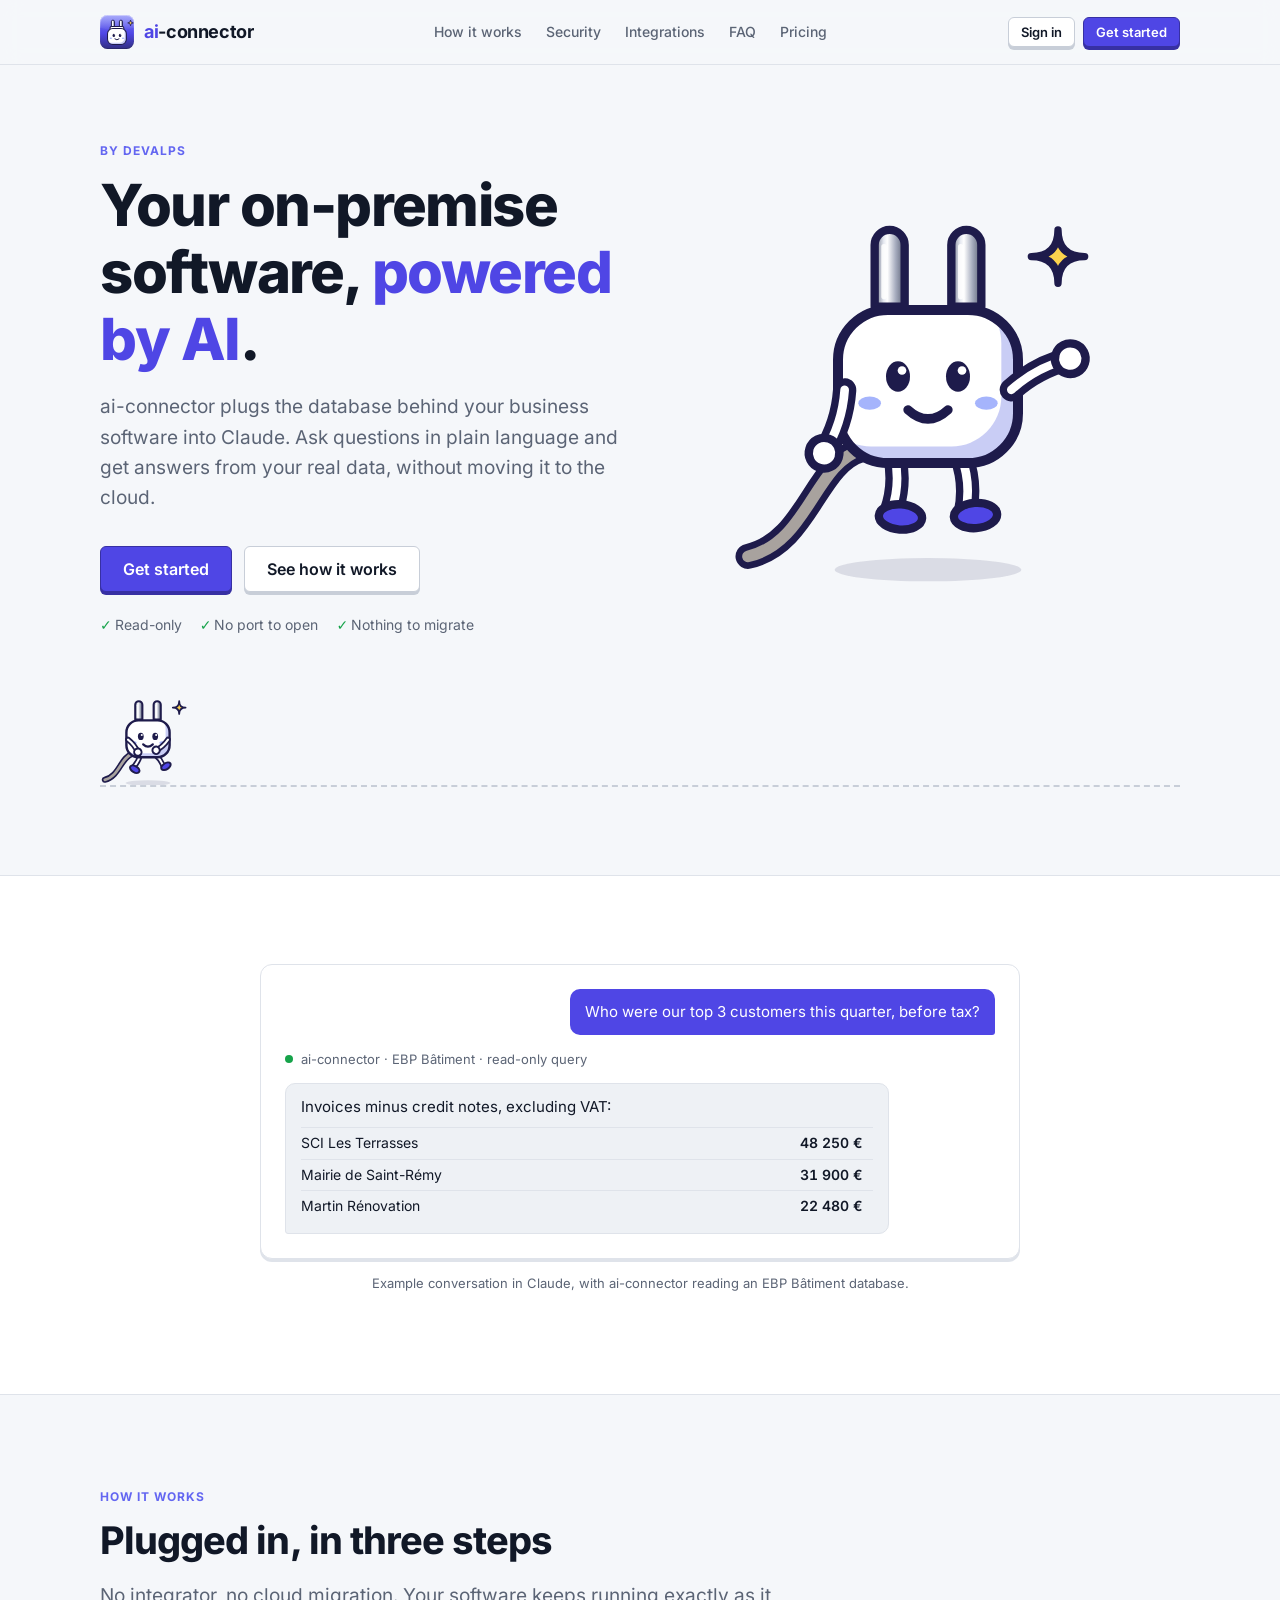
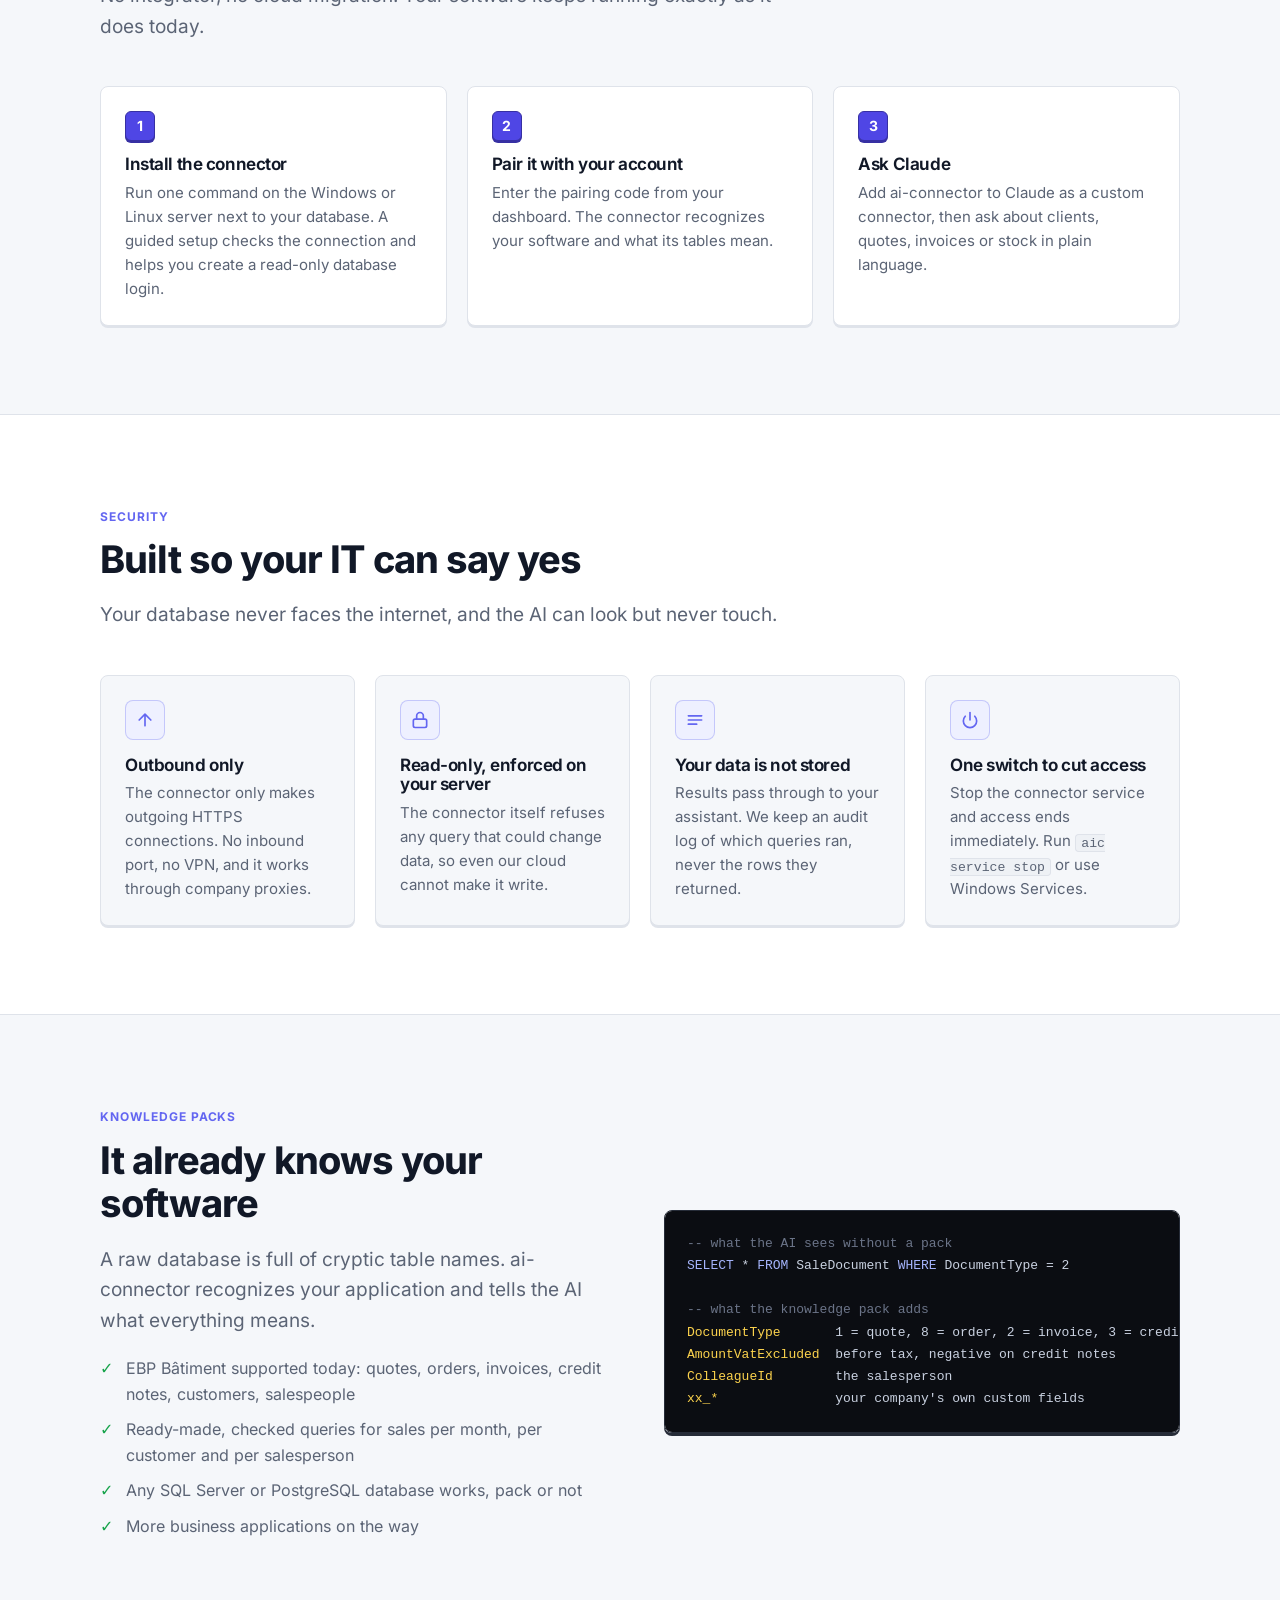
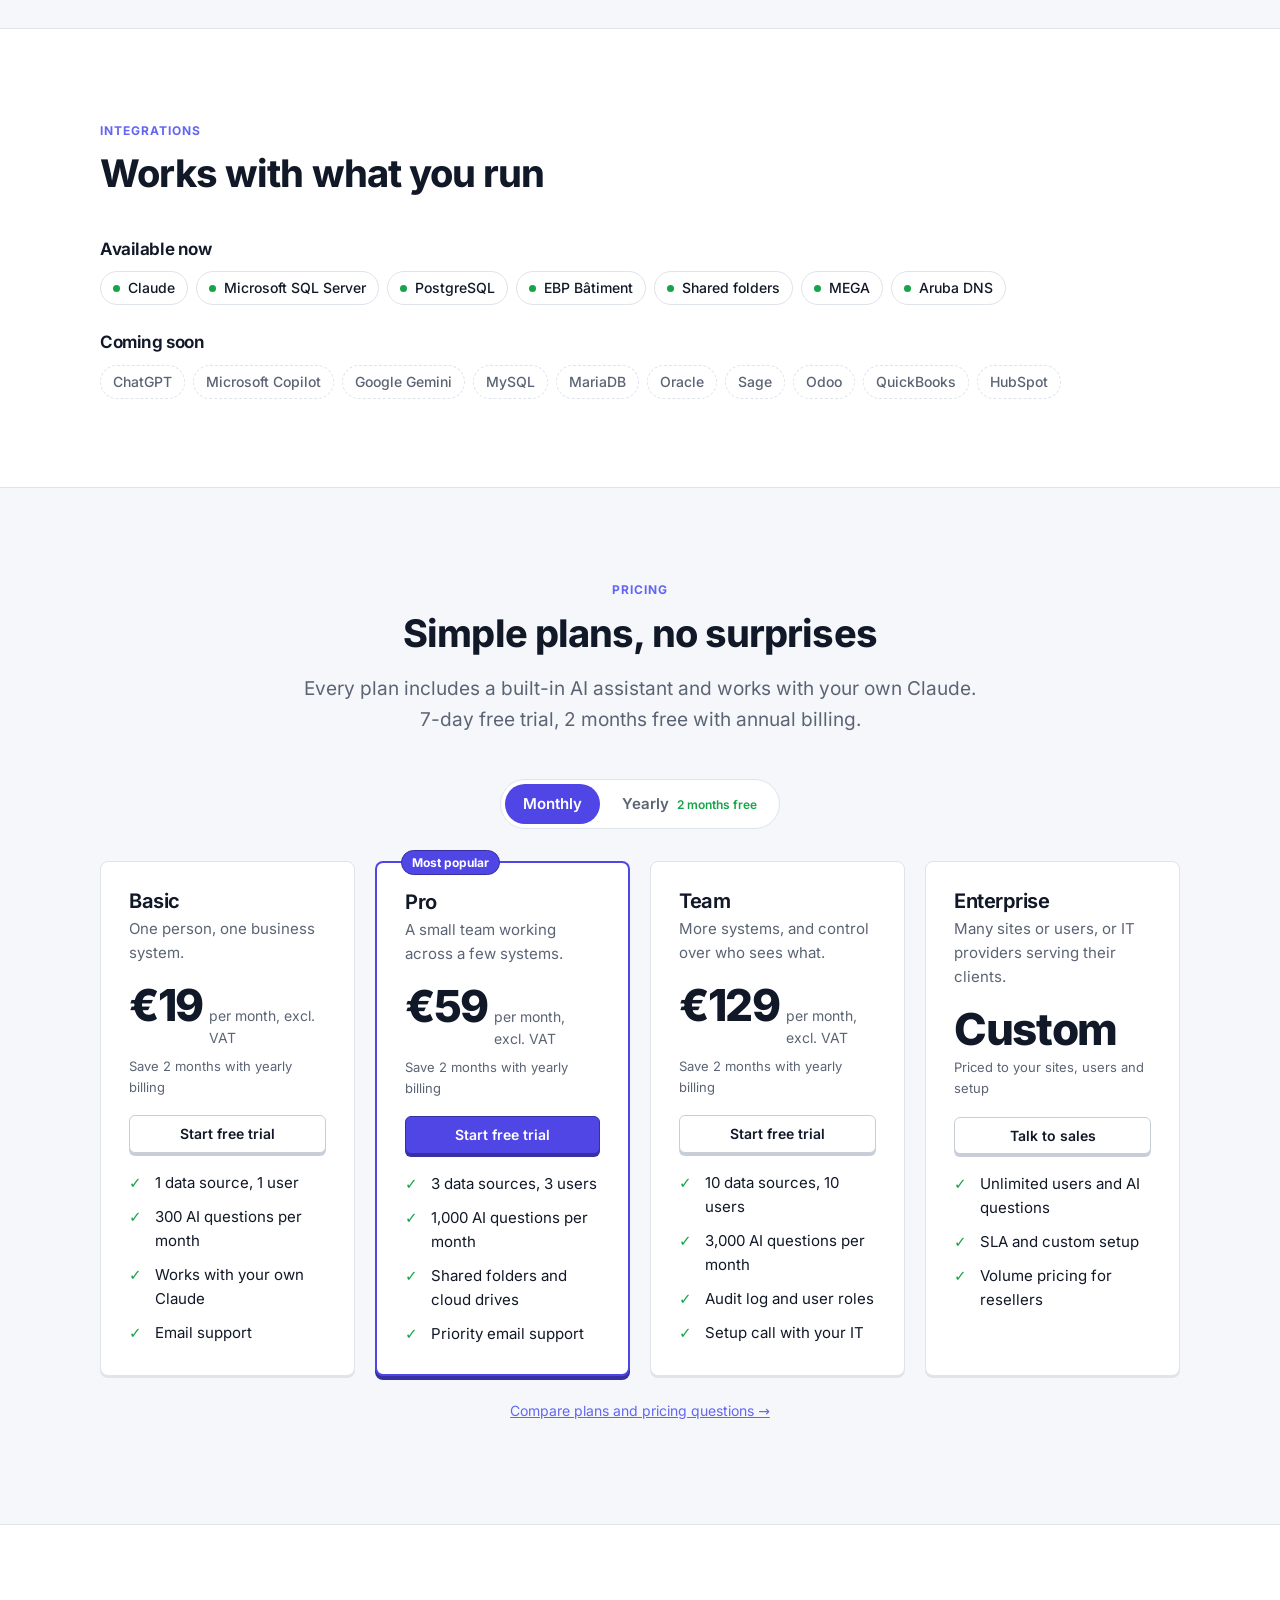
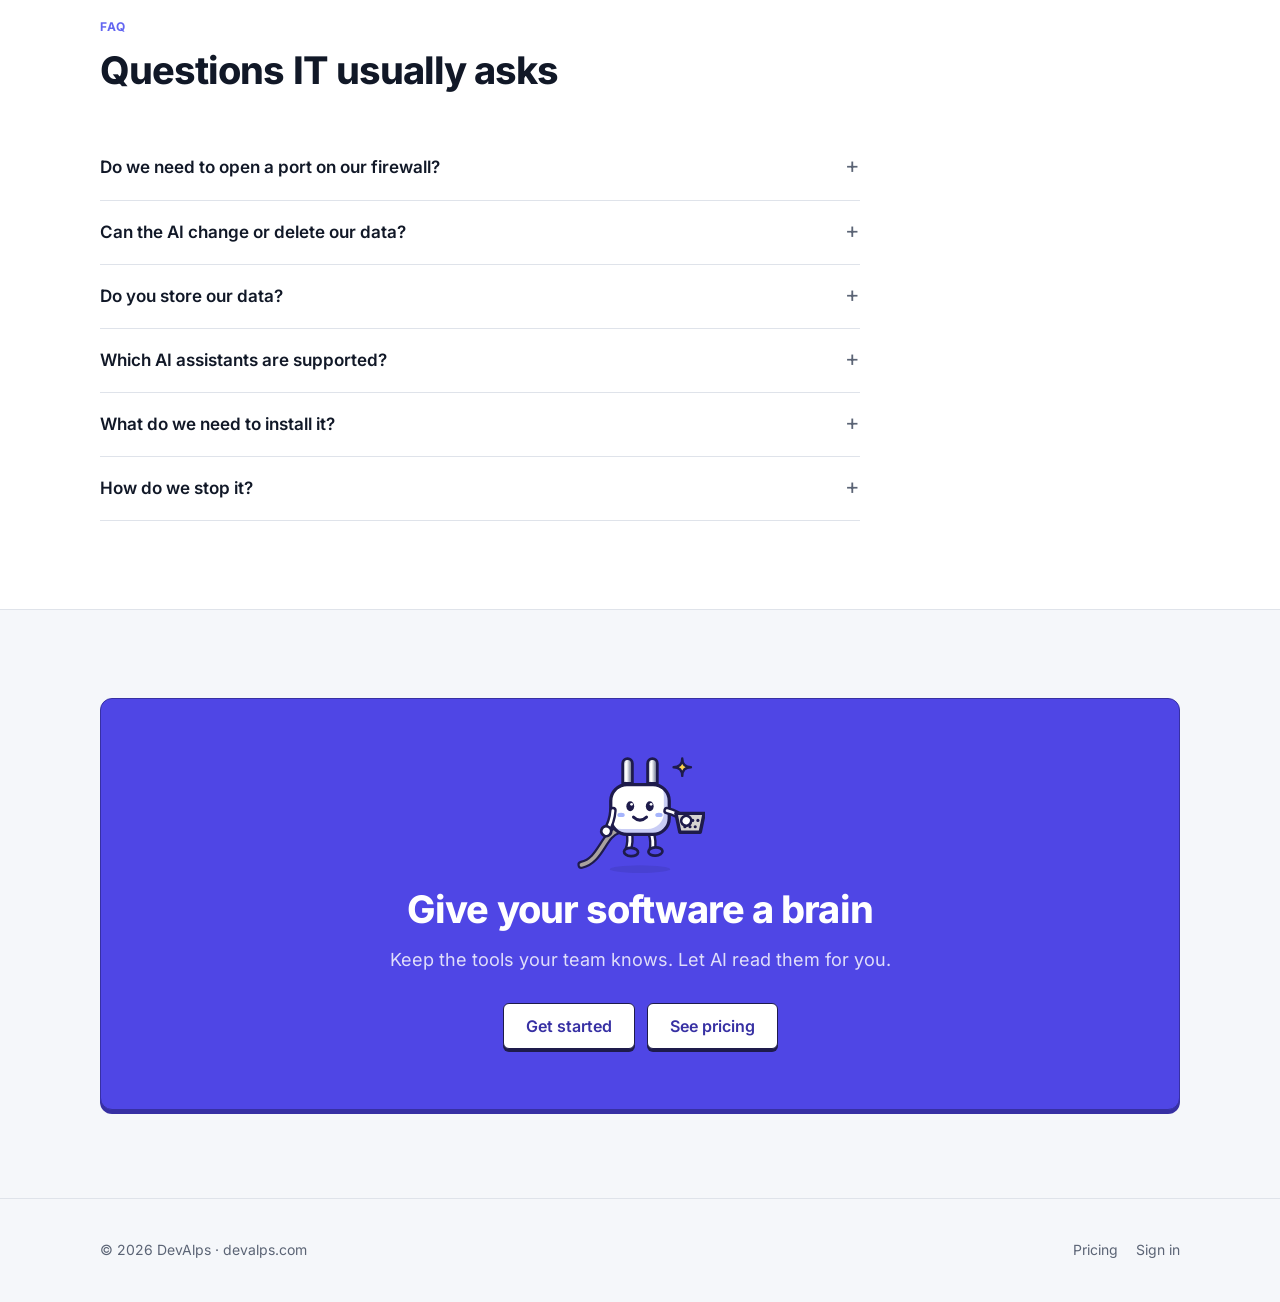
==== ai-connector/index.html @ 5368758d "Marketing site for devalps.com" ====
<!doctype html>
<html lang="en">
<head>
  <meta charset="utf-8">
  <meta name="viewport" content="width=device-width, initial-scale=1">
  <title>ai-connector: your on-premise software, powered by AI</title>
  <meta name="description" content="Connect the database behind your business software to Claude. Read-only, no firewall port to open, nothing to migrate.">
  <link rel="icon" type="image/svg+xml" href="../favicon.svg">
  <link rel="apple-touch-icon" href="../apple-touch-icon.png">
  <link rel="stylesheet" href="../assets/site.css">
  <meta property="og:title" content="ai-connector by DevAlps">
  <meta property="og:description" content="Your on-premise software, powered by AI. Read-only, outbound only.">
  <meta property="og:image" content="https://devalps.com/apple-touch-icon.png">
</head>
<body>

<header class="top">
  <div class="wrap">
    <a class="brand" href="./"><img src="../assets/logo.svg" alt=""><span><b>ai</b>-connector</span></a>
    <nav class="menu" aria-label="Sections">
      <a href="#how">How it works</a>
      <a href="#security">Security</a>
      <a href="#integrations">Integrations</a>
      <a href="#faq">FAQ</a>
      <a href="#pricing">Pricing</a>
    </nav>
    <div class="actions">
      <a class="btn btn-sm" href="https://aic.devalps.com/login">Sign in</a>
      <a class="btn btn-sm btn-primary" href="https://aic.devalps.com/signup">Get started</a>
    </div>
  </div>
</header>

<main>
  <section class="hero">
    <div class="wrap">
      <div>
        <span class="eyebrow">by DevAlps</span>
        <h1>Your on-premise software, <em>powered by AI</em>.</h1>
        <p class="lead">ai-connector plugs the database behind your business software into Claude. Ask questions in plain language and get answers from your real data, without moving it to the cloud.</p>
        <div class="cta">
          <a class="btn btn-primary btn-lg" href="https://aic.devalps.com/signup">Get started</a>
          <a class="btn btn-lg" href="#how">See how it works</a>
        </div>
        <div class="note"><span>Read-only</span><span>No port to open</span><span>Nothing to migrate</span></div>
      </div>
      <div class="hero-art">
        <img src="../assets/buddy-wave.svg" alt="The ai-connector plug mascot waving hello" width="420" height="455">
      </div>
    </div>
    <div class="wrap track-wrap">
      <div class="track" aria-hidden="true"><div class="runner"><img src="../assets/buddy-run.svg" alt="" width="96" height="104"></div></div>
    </div>
  </section>

  <section class="alt" aria-label="Example">
    <div class="wrap">
      <div class="chat">
        <div class="bubble me">Who were our top 3 customers this quarter, before tax?</div>
        <div class="tool"><i></i>ai-connector · EBP Bâtiment · read-only query</div>
        <div class="bubble ai">
          Invoices minus credit notes, excluding VAT:
          <table>
            <tr><td>SCI Les Terrasses</td><td>48 250 €</td></tr>
            <tr><td>Mairie de Saint-Rémy</td><td>31 900 €</td></tr>
            <tr><td>Martin Rénovation</td><td>22 480 €</td></tr>
          </table>
        </div>
      </div>
      <p class="caption">Example conversation in Claude, with ai-connector reading an EBP Bâtiment database.</p>
    </div>
  </section>

  <section id="how">
    <div class="wrap">
      <div class="head">
        <span class="eyebrow">How it works</span>
        <h2>Plugged in, in three steps</h2>
        <p class="lead">No integrator, no cloud migration. Your software keeps running exactly as it does today.</p>
      </div>
      <div class="grid">
        <div class="card">
          <span class="step-n">1</span>
          <h3>Install the connector</h3>
          <p>Run one command on the Windows or Linux server next to your database. A guided setup checks the connection and helps you create a read-only database login.</p>
        </div>
        <div class="card">
          <span class="step-n">2</span>
          <h3>Pair it with your account</h3>
          <p>Enter the pairing code from your dashboard. The connector recognizes your software and what its tables mean.</p>
        </div>
        <div class="card">
          <span class="step-n">3</span>
          <h3>Ask Claude</h3>
          <p>Add ai-connector to Claude as a custom connector, then ask about clients, quotes, invoices or stock in plain language.</p>
        </div>
      </div>
    </div>
  </section>

  <section id="security" class="alt">
    <div class="wrap">
      <div class="head">
        <span class="eyebrow">Security</span>
        <h2>Built so your IT can say yes</h2>
        <p class="lead">Your database never faces the internet, and the AI can look but never touch.</p>
      </div>
      <div class="grid">
        <div class="card">
          <div class="icon"><svg viewBox="0 0 24 24" fill="none" stroke="currentColor" stroke-width="2" stroke-linecap="round" stroke-linejoin="round"><path d="M12 19V5M5 12l7-7 7 7"/></svg></div>
          <h3>Outbound only</h3>
          <p>The connector only makes outgoing HTTPS connections. No inbound port, no VPN, and it works through company proxies.</p>
        </div>
        <div class="card">
          <div class="icon"><svg viewBox="0 0 24 24" fill="none" stroke="currentColor" stroke-width="2" stroke-linecap="round" stroke-linejoin="round"><rect x="4" y="11" width="16" height="10" rx="2"/><path d="M8 11V7a4 4 0 0 1 8 0v4"/></svg></div>
          <h3>Read-only, enforced on your server</h3>
          <p>The connector itself refuses any query that could change data, so even our cloud cannot make it write.</p>
        </div>
        <div class="card">
          <div class="icon"><svg viewBox="0 0 24 24" fill="none" stroke="currentColor" stroke-width="2" stroke-linecap="round" stroke-linejoin="round"><path d="M4 7h16M4 12h16M4 17h10"/></svg></div>
          <h3>Your data is not stored</h3>
          <p>Results pass through to your assistant. We keep an audit log of which queries ran, never the rows they returned.</p>
        </div>
        <div class="card">
          <div class="icon"><svg viewBox="0 0 24 24" fill="none" stroke="currentColor" stroke-width="2" stroke-linecap="round" stroke-linejoin="round"><path d="M12 3v9"/><path d="M6.3 7.5a8 8 0 1 0 11.4 0"/></svg></div>
          <h3>One switch to cut access</h3>
          <p>Stop the connector service and access ends immediately. Run <code>aic service stop</code> or use Windows Services.</p>
        </div>
      </div>
    </div>
  </section>

  <section>
    <div class="wrap split">
      <div>
        <span class="eyebrow">Knowledge packs</span>
        <h2>It already knows your software</h2>
        <p class="lead">A raw database is full of cryptic table names. ai-connector recognizes your application and tells the AI what everything means.</p>
        <ul class="ticks">
          <li>EBP Bâtiment supported today: quotes, orders, invoices, credit notes, customers, salespeople</li>
          <li>Ready-made, checked queries for sales per month, per customer and per salesperson</li>
          <li>Any SQL Server or PostgreSQL database works, pack or not</li>
          <li>More business applications on the way</li>
        </ul>
      </div>
      <pre class="schema" aria-label="Example of what the knowledge pack explains"><span class="c">-- what the AI sees without a pack</span>
<span class="k">SELECT</span> * <span class="k">FROM</span> SaleDocument <span class="k">WHERE</span> DocumentType = 2

<span class="c">-- what the knowledge pack adds</span>
<span class="s">DocumentType</span>       1 = quote, 8 = order, 2 = invoice, 3 = credit note
<span class="s">AmountVatExcluded</span>  before tax, negative on credit notes
<span class="s">ColleagueId</span>        the salesperson
<span class="s">xx_*</span>               your company's own custom fields</pre>
    </div>
  </section>

  <section id="integrations" class="alt">
    <div class="wrap">
      <div class="head">
        <span class="eyebrow">Integrations</span>
        <h2>Works with what you run</h2>
      </div>
      <h3>Available now</h3>
      <div class="chips">
        <span class="chip live">Claude</span>
        <span class="chip live">Microsoft SQL Server</span>
        <span class="chip live">PostgreSQL</span>
        <span class="chip live">EBP Bâtiment</span>
        <span class="chip live">Shared folders</span>
        <span class="chip live">MEGA</span>
        <span class="chip live">Aruba DNS</span>
      </div>
      <h3>Coming soon</h3>
      <div class="chips">
        <span class="chip soon">ChatGPT</span>
        <span class="chip soon">Microsoft Copilot</span>
        <span class="chip soon">Google Gemini</span>
        <span class="chip soon">MySQL</span>
        <span class="chip soon">MariaDB</span>
        <span class="chip soon">Oracle</span>
        <span class="chip soon">Sage</span>
        <span class="chip soon">Odoo</span>
        <span class="chip soon">QuickBooks</span>
        <span class="chip soon">HubSpot</span>
      </div>
    </div>
  </section>

  <section id="pricing">
    <div class="wrap">
      <div class="head center">
        <span class="eyebrow">Pricing</span>
        <h2>Simple plans, no surprises</h2>
        <p class="lead">Every plan includes a built-in AI assistant and works with your own Claude. 7-day free trial, 2 months free with annual billing.</p>
      </div>
      <div class="billing" role="group" aria-label="Billing period">
        <button type="button" data-period="m" aria-pressed="true">Monthly</button>
        <button type="button" data-period="y" aria-pressed="false">Yearly <span class="save">2 months free</span></button>
      </div>
      <div class="plans">
        <div class="card plan">
          <div><h3>Basic</h3><p class="who">One person, one business system.</p></div>
          <div class="price"><strong data-m="€19" data-y="€190">€19</strong><span data-m="per month, excl. VAT" data-y="per year, excl. VAT">per month, excl. VAT</span></div>
          <p class="annual" data-m="Save 2 months with yearly billing" data-y="€15.83 per month, billed yearly">Save 2 months with yearly billing</p>
          <a class="btn btn-block" href="https://aic.devalps.com/signup">Start free trial</a>
          <ul class="ticks">
            <li>1 data source, 1 user</li>
            <li>300 AI questions per month</li>
            <li>Works with your own Claude</li>
            <li>Email support</li>
          </ul>
        </div>
        <div class="card plan featured">
          <span class="badge">Most popular</span>
          <div><h3>Pro</h3><p class="who">A small team working across a few systems.</p></div>
          <div class="price"><strong data-m="€59" data-y="€590">€59</strong><span data-m="per month, excl. VAT" data-y="per year, excl. VAT">per month, excl. VAT</span></div>
          <p class="annual" data-m="Save 2 months with yearly billing" data-y="€49.17 per month, billed yearly">Save 2 months with yearly billing</p>
          <a class="btn btn-primary btn-block" href="https://aic.devalps.com/signup">Start free trial</a>
          <ul class="ticks">
            <li>3 data sources, 3 users</li>
            <li>1,000 AI questions per month</li>
            <li>Shared folders and cloud drives</li>
            <li>Priority email support</li>
          </ul>
        </div>
        <div class="card plan">
          <div><h3>Team</h3><p class="who">More systems, and control over who sees what.</p></div>
          <div class="price"><strong data-m="€129" data-y="€1,290">€129</strong><span data-m="per month, excl. VAT" data-y="per year, excl. VAT">per month, excl. VAT</span></div>
          <p class="annual" data-m="Save 2 months with yearly billing" data-y="€107.50 per month, billed yearly">Save 2 months with yearly billing</p>
          <a class="btn btn-block" href="https://aic.devalps.com/signup">Start free trial</a>
          <ul class="ticks">
            <li>10 data sources, 10 users</li>
            <li>3,000 AI questions per month</li>
            <li>Audit log and user roles</li>
            <li>Setup call with your IT</li>
          </ul>
        </div>
        <div class="card plan">
          <div><h3>Enterprise</h3><p class="who">Many sites or users, or IT providers serving their clients.</p></div>
          <div class="price"><strong>Custom</strong></div>
          <p class="annual">Priced to your sites, users and setup</p>
          <a class="btn btn-block" href="mailto:hello@devalps.com?subject=ai-connector%20enterprise">Talk to sales</a>
          <ul class="ticks">
            <li>Unlimited users and AI questions</li>
            <li>SLA and custom setup</li>
            <li>Volume pricing for resellers</li>
          </ul>
        </div>
      </div>
      <p class="fine"><a href="pricing/">Compare plans and pricing questions →</a></p>
    </div>
  </section>

  <section id="faq" class="alt">
    <div class="wrap">
      <div class="head">
        <span class="eyebrow">FAQ</span>
        <h2>Questions IT usually asks</h2>
      </div>
      <div class="faq">
        <details>
          <summary>Do we need to open a port on our firewall?</summary>
          <p>No. The connector dials out over HTTPS (port 443), like a browser. Nothing on the internet can connect to your server.</p>
        </details>
        <details>
          <summary>Can the AI change or delete our data?</summary>
          <p>No. The connector checks every query on your server and refuses anything that writes. We recommend a dedicated read-only database login (setup helps create one), and PostgreSQL queries also run in a read-only transaction.</p>
        </details>
        <details>
          <summary>Do you store our data?</summary>
          <p>No. Query results go straight to your assistant. We keep an audit log with the query text and time, so you can see what was asked, but never the results.</p>
        </details>
        <details>
          <summary>Which AI assistants are supported?</summary>
          <p>Every plan includes a built-in AI assistant, so you need no other subscription. If your team uses Claude, connect it too: claude.ai, Claude Desktop and the mobile apps, through custom connectors. ChatGPT, Copilot and Gemini are on the way.</p>
        </details>
        <details>
          <summary>What do we need to install it?</summary>
          <p>A Windows or Linux machine that can reach your database, and an administrator to run the guided setup. No change to your business software.</p>
        </details>
        <details>
          <summary>How do we stop it?</summary>
          <p>Stop the connector service, from Windows Services or with <code>aic service stop</code>. Access ends immediately.</p>
        </details>
      </div>
    </div>
  </section>

  <section class="final">
    <div class="wrap">
      <div class="box">
        <img class="box-buddy" src="../assets/buddy-carry.svg" alt="The ai-connector plug carrying an old serial connector" width="150" height="163">
        <h2>Give your software a brain</h2>
        <p>Keep the tools your team knows. Let AI read them for you.</p>
        <div class="cta-row">
          <a class="btn btn-lg" href="https://aic.devalps.com/signup">Get started</a>
          <a class="btn btn-lg" href="pricing/">See pricing</a>
        </div>
      </div>
    </div>
  </section>
</main>

<footer>
  <div class="wrap">
    <span>© 2026 DevAlps · <a href="../">devalps.com</a></span>
    <nav aria-label="Footer"><a href="pricing/">Pricing</a><a href="https://aic.devalps.com/login">Sign in</a></nav>
  </div>
</footer>

<script src="../assets/billing.js"></script>

</body>
</html>
---- assets/site.css ----
/* devalps.com: static marketing site. Same look as the dashboard (web/frontend/src/index.css):
   slate neutrals, indigo actions, tactile buttons with a solid bottom edge that presses down.
   Inter is self-hosted: no third-party font requests from visitors' browsers. */
@font-face {
  font-family: "Inter Variable";
  font-style: normal;
  font-weight: 100 900;
  font-display: swap;
  src: url("fonts/inter-latin-wght-normal.woff2") format("woff2-variations");
}

:root {
  --canvas: #f5f7fa;
  --surface: #ffffff;
  --sunken: #eef1f5;
  --line: #dfe3ea;
  --edge: #c8ced8;
  --ink: #111827;
  --muted: #5b6475;
  --accent: #4f46e5;
  --accent-edge: #3730a3;
  --accent-soft: #6366f1;
  --accent-tint: #eef0ff;
  --on-accent: #ffffff;
  --ok: #16a34a;
  color-scheme: light;
}
@media (prefers-color-scheme: dark) {
  :root {
    --canvas: #0d1017;
    --surface: #151922;
    --sunken: #1c212c;
    --line: #262c38;
    --edge: #343c4b;
    --ink: #e6e9ef;
    --muted: #98a1b3;
    --accent: #6366f1;
    --accent-edge: #4338ca;
    --accent-soft: #818cf8;
    --accent-tint: #1e1f3a;
    --on-accent: #ffffff;
    --ok: #4ade80;
    color-scheme: dark;
  }
}

* { box-sizing: border-box; }
html { scroll-behavior: smooth; }
body {
  margin: 0;
  background: var(--canvas);
  color: var(--ink);
  font: 16px/1.6 "Inter Variable", ui-sans-serif, system-ui, -apple-system, "Segoe UI", sans-serif;
  -webkit-font-smoothing: antialiased;
}
:focus-visible { outline: 2px solid var(--accent-soft); outline-offset: 2px; }
img { max-width: 100%; display: block; }
a { color: var(--accent-soft); }
code { font: 0.88em ui-monospace, "SF Mono", Menlo, Consolas, monospace; background: var(--sunken); border: 1px solid var(--line); padding: 0.05em 0.4em; border-radius: 4px; }
.wrap { max-width: 1120px; margin: 0 auto; padding: 0 20px; }

/* Header */
.top { position: sticky; top: 0; z-index: 10; background: color-mix(in srgb, var(--canvas) 88%, transparent); backdrop-filter: blur(10px); border-bottom: 1px solid var(--line); }
.top .wrap { display: flex; align-items: center; justify-content: space-between; gap: 16px; height: 64px; }
.brand { display: inline-flex; align-items: center; gap: 10px; font-weight: 700; letter-spacing: -0.02em; color: var(--ink); text-decoration: none; font-size: 18px; }
.brand img { width: 34px; height: 34px; }
.brand b { color: var(--accent); }
.menu { display: flex; gap: 4px; font-size: 14px; font-weight: 500; }
.menu a { color: var(--muted); text-decoration: none; padding: 6px 10px; border-radius: 6px; }
.menu a:hover { color: var(--ink); background: var(--sunken); }
.menu a[aria-current="page"] { color: var(--ink); background: var(--sunken); }
.actions { display: flex; gap: 8px; }
@media (max-width: 820px) { .menu { display: none; } }

/* Buttons: 1px border plus a 3px bottom edge in the same colour; lifts on hover, presses on click. */
.btn {
  display: inline-flex; align-items: center; justify-content: center; gap: 8px;
  padding: 8px 16px; border-radius: 6px; border: 1px solid var(--edge);
  background: var(--surface); color: var(--ink); box-shadow: 0 3px 0 0 var(--edge);
  font-family: inherit; font-weight: 600; font-size: 14px; line-height: 1.4; text-decoration: none; white-space: nowrap; cursor: pointer; user-select: none;
  transition: transform 75ms, box-shadow 75ms;
}
.btn:hover { transform: translateY(-1px); box-shadow: 0 4px 0 0 var(--edge); }
.btn:active { transform: translateY(2px); box-shadow: 0 1px 0 0 var(--edge); }
.btn-primary { background: var(--accent); border-color: var(--accent-edge); color: var(--on-accent); box-shadow: 0 3px 0 0 var(--accent-edge); }
.btn-primary:hover { box-shadow: 0 4px 0 0 var(--accent-edge); }
.btn-primary:active { box-shadow: 0 1px 0 0 var(--accent-edge); }
.btn-lg { padding: 11px 22px; font-size: 16px; }
.btn-sm { padding: 5px 12px; font-size: 13px; }
.btn-block { display: flex; width: 100%; }

/* Sections */
section { padding: 88px 0; }
section.alt { background: var(--surface); border-block: 1px solid var(--line); }
.eyebrow { display: inline-block; font-size: 12px; font-weight: 700; letter-spacing: 0.08em; text-transform: uppercase; color: var(--accent-soft); margin-bottom: 12px; }
h1, h2, h3 { letter-spacing: -0.025em; line-height: 1.15; margin: 0; }
h1 { font-size: clamp(36px, 5.5vw, 58px); font-weight: 800; }
h2 { font-size: clamp(28px, 3.6vw, 38px); font-weight: 750; margin-bottom: 14px; }
h3 { font-size: 17px; font-weight: 650; margin-bottom: 6px; }
.lead { font-size: clamp(17px, 2vw, 19px); color: var(--muted); max-width: 58ch; }
.head { max-width: 680px; margin-bottom: 44px; }
.head.center { margin-inline: auto; text-align: center; }
.head.center .lead { margin-inline: auto; }

/* Hero */
.hero { padding: 72px 0 88px; overflow: hidden; }
.hero .wrap { display: grid; grid-template-columns: 1.05fr 1fr; gap: 48px; align-items: center; }
.hero h1 em { font-style: normal; color: var(--accent); }
.hero .lead { margin: 20px 0 32px; }
.hero .cta { display: flex; gap: 12px; flex-wrap: wrap; }
.hero .note { margin-top: 22px; font-size: 14px; color: var(--muted); display: flex; gap: 18px; flex-wrap: wrap; }
.hero .note span::before { content: "✓ "; color: var(--ok); font-weight: 700; }
.hero-art img { width: min(100%, 400px); height: auto; margin: 0 auto; }
@media (max-width: 860px) { .hero .wrap { grid-template-columns: 1fr; } .hero-art { max-width: 320px; margin: 0 auto; } }

/* The mascot runs along a dashed line, turns around at the edge and comes back. */
.hero .wrap.track-wrap { display: block; }
.track { position: relative; height: 110px; margin-top: 40px; border-bottom: 2px dashed var(--edge); overflow: hidden; }
.runner { position: absolute; bottom: -6px; left: 0; width: 96px; animation: patrol 14s linear infinite; }
.runner img { width: 96px; height: auto; }
@keyframes patrol {
  0% { left: -96px; transform: scaleX(1); }
  49.99% { left: 100%; transform: scaleX(1); }
  50% { left: 100%; transform: scaleX(-1); }
  100% { left: -96px; transform: scaleX(-1); }
}
@media (prefers-reduced-motion: reduce) { .runner { animation: none; left: 24px; } }

/* Cards: hairline border with a solid bottom edge, like the buttons at rest. */
.card { background: var(--surface); border: 1px solid var(--line); border-radius: 8px; padding: 24px; box-shadow: 0 2px 0 0 var(--line); }
section.alt .card { background: var(--canvas); }
.card p { margin: 0; color: var(--muted); font-size: 15px; }
.grid { display: grid; gap: 20px; grid-template-columns: repeat(auto-fit, minmax(240px, 1fr)); }
.icon { width: 40px; height: 40px; border-radius: 8px; display: grid; place-items: center; background: var(--accent-tint); color: var(--accent-soft); border: 1px solid color-mix(in srgb, var(--accent-soft) 30%, transparent); margin-bottom: 16px; }
.icon svg { width: 20px; height: 20px; }
.step-n { display: inline-grid; place-items: center; width: 30px; height: 30px; border-radius: 6px; background: var(--accent); color: var(--on-accent); border: 1px solid var(--accent-edge); box-shadow: 0 2px 0 0 var(--accent-edge); font-weight: 700; font-size: 14px; margin-bottom: 14px; }

/* Chat example */
.chat { max-width: 760px; margin: 0 auto; background: var(--surface); border: 1px solid var(--line); border-radius: 12px; box-shadow: 0 3px 0 0 var(--line); padding: 24px; display: grid; gap: 14px; }
.bubble { padding: 11px 15px; border-radius: 10px; max-width: 85%; font-size: 15px; }
.bubble.me { justify-self: end; background: var(--accent); color: var(--on-accent); border-bottom-right-radius: 3px; }
.bubble.ai { background: var(--sunken); border: 1px solid var(--line); border-bottom-left-radius: 3px; }
.bubble.ai table { border-collapse: collapse; margin-top: 8px; font-size: 14px; width: 100%; }
.bubble.ai td { padding: 4px 10px 4px 0; border-top: 1px solid var(--line); }
.bubble.ai td:last-child { text-align: right; font-variant-numeric: tabular-nums; font-weight: 600; }
.chat .tool { font-size: 13px; color: var(--muted); display: flex; align-items: center; gap: 8px; }
.chat .tool i { width: 8px; height: 8px; border-radius: 50%; background: var(--ok); }
.caption { text-align: center; font-size: 13px; color: var(--muted); margin-top: 14px; }

/* Split block (knowledge packs) */
.split { display: grid; grid-template-columns: 1fr 1fr; gap: 48px; align-items: center; }
.ticks { padding: 0; margin: 20px 0 0; list-style: none; display: grid; gap: 10px; }
.ticks li { padding-left: 26px; position: relative; color: var(--muted); }
.ticks li::before { content: "✓"; position: absolute; left: 0; color: var(--ok); font-weight: 700; }
.schema { font: 13px/1.7 ui-monospace, "SF Mono", Menlo, Consolas, monospace; background: #0b0d12; color: #c9d1e0; border: 1px solid #262c38; border-radius: 8px; box-shadow: 0 3px 0 0 #262c38; padding: 22px; overflow-x: auto; margin: 0; }
.schema .k { color: #a5b4fc; } .schema .c { color: #6b7488; } .schema .s { color: #fcd34d; }
@media (max-width: 860px) { .split { grid-template-columns: 1fr; } }

/* Integrations: tags, as in the dashboard */
.chips { display: flex; flex-wrap: wrap; gap: 8px; }
.chip { padding: 5px 12px; border-radius: 999px; border: 1px solid var(--line); background: var(--surface); font-size: 14px; font-weight: 500; }
.chip.live::before { content: ""; display: inline-block; width: 7px; height: 7px; border-radius: 50%; background: var(--ok); margin-right: 8px; vertical-align: 1px; }
.chip.soon { color: var(--muted); border-style: dashed; background: transparent; }
.chips + h3 { margin-top: 28px; }
h3 + .chips { margin-top: 12px; }

/* FAQ */
.faq { max-width: 760px; }
.faq.center { margin: 0 auto; }
.faq details { border-bottom: 1px solid var(--line); padding: 18px 0; }
.faq summary { cursor: pointer; font-weight: 600; font-size: 17px; list-style: none; display: flex; justify-content: space-between; gap: 16px; }
.faq summary::-webkit-details-marker { display: none; }
.faq summary::after { content: "+"; color: var(--muted); font-weight: 400; font-size: 22px; line-height: 1; }
.faq details[open] summary::after { content: "–"; }
.faq details p { margin: 10px 0 0; color: var(--muted); }

/* Pricing */
.plans { display: grid; gap: 20px; grid-template-columns: repeat(auto-fit, minmax(240px, 1fr)); align-items: stretch; }
.plan { display: flex; flex-direction: column; gap: 18px; padding: 28px; }
.plan.featured { border: 2px solid var(--accent); box-shadow: 0 4px 0 0 var(--accent-edge); position: relative; }
.plan .badge { position: absolute; top: -13px; left: 24px; background: var(--accent); color: var(--on-accent); border: 1px solid var(--accent-edge); font-size: 12px; font-weight: 700; padding: 2px 10px; border-radius: 999px; }
.plan h3 { font-size: 20px; margin: 0; }
.plan .who { color: var(--muted); font-size: 15px; margin: 4px 0 0; min-height: 3em; }
.price { display: flex; align-items: baseline; gap: 6px; }
.price strong { font-size: 44px; font-weight: 800; letter-spacing: -0.03em; line-height: 1; }
.price span { color: var(--muted); font-size: 14px; }
.plan .annual { color: var(--muted); font-size: 13px; margin: -12px 0 0; }
.billing { display: flex; gap: 4px; width: fit-content; margin: 0 auto 32px; padding: 4px; background: var(--surface); border: 1px solid var(--line); border-radius: 999px; }
.billing button { border: 0; background: transparent; color: var(--muted); font: inherit; font-weight: 600; font-size: 15px; padding: 8px 18px; border-radius: 999px; cursor: pointer; }
.billing button[aria-pressed="true"] { background: var(--accent); color: var(--on-accent); }
.billing button:focus-visible { outline: 2px solid var(--accent); outline-offset: 2px; }
.billing .save { font-size: 12px; color: var(--ok); margin-left: 4px; }
.billing button[aria-pressed="true"] .save { color: inherit; opacity: 0.85; }
.plan .ticks { margin: 0; flex: 1; align-content: start; font-size: 15px; }
.plan .ticks li { color: var(--ink); }
.plan .ticks li.dim { color: var(--muted); }
.fine { text-align: center; color: var(--muted); font-size: 14px; margin-top: 24px; }
.compare { width: 100%; border-collapse: collapse; font-size: 15px; background: var(--surface); border: 1px solid var(--line); border-radius: 8px; overflow: hidden; }
.compare th, .compare td { padding: 12px 16px; text-align: left; border-bottom: 1px solid var(--line); }
.compare thead th { background: var(--sunken); font-size: 13px; text-transform: uppercase; letter-spacing: 0.05em; color: var(--muted); }
.compare td:not(:first-child), .compare th:not(:first-child) { text-align: center; }
.compare tr:last-child td { border-bottom: 0; }
.compare .y { color: var(--ok); font-weight: 700; }
.compare .n { color: var(--muted); }
.scroll-x { overflow-x: auto; }

/* Final CTA */
.final { text-align: center; }
.final .box { background: var(--accent); border: 1px solid var(--accent-edge); box-shadow: 0 4px 0 0 var(--accent-edge); color: #fff; border-radius: 12px; padding: 60px 24px; }
.final .box p { color: rgb(255 255 255 / 0.82); max-width: 52ch; margin: 12px auto 28px; font-size: 18px; }
.box-buddy { width: 130px; height: auto; margin: -20px auto 8px; }
.cta-row { display: flex; gap: 12px; justify-content: center; flex-wrap: wrap; }
.final .btn { background: #fff; color: var(--accent-edge); border-color: #1e1b4b; box-shadow: 0 3px 0 0 #1e1b4b; }
.final .btn:hover { box-shadow: 0 4px 0 0 #1e1b4b; }
.final .btn:active { box-shadow: 0 1px 0 0 #1e1b4b; }

/* Footer */
footer { padding: 40px 0; border-top: 1px solid var(--line); font-size: 14px; color: var(--muted); }
footer .wrap { display: flex; justify-content: space-between; gap: 16px; flex-wrap: wrap; }
footer nav { display: flex; gap: 18px; }
footer a { color: var(--muted); text-decoration: none; }
footer a:hover { color: var(--ink); }

/* Company home */
.product { display: grid; grid-template-columns: 200px 1fr; gap: 32px; align-items: center; text-decoration: none; color: inherit; transition: transform 75ms, box-shadow 75ms; }
.product:hover { transform: translateY(-1px); box-shadow: 0 3px 0 0 var(--edge); }
.product .arrow { color: var(--accent-soft); font-weight: 600; margin-top: 14px; display: inline-block; }
@media (max-width: 640px) { .product { grid-template-columns: 1fr; } }
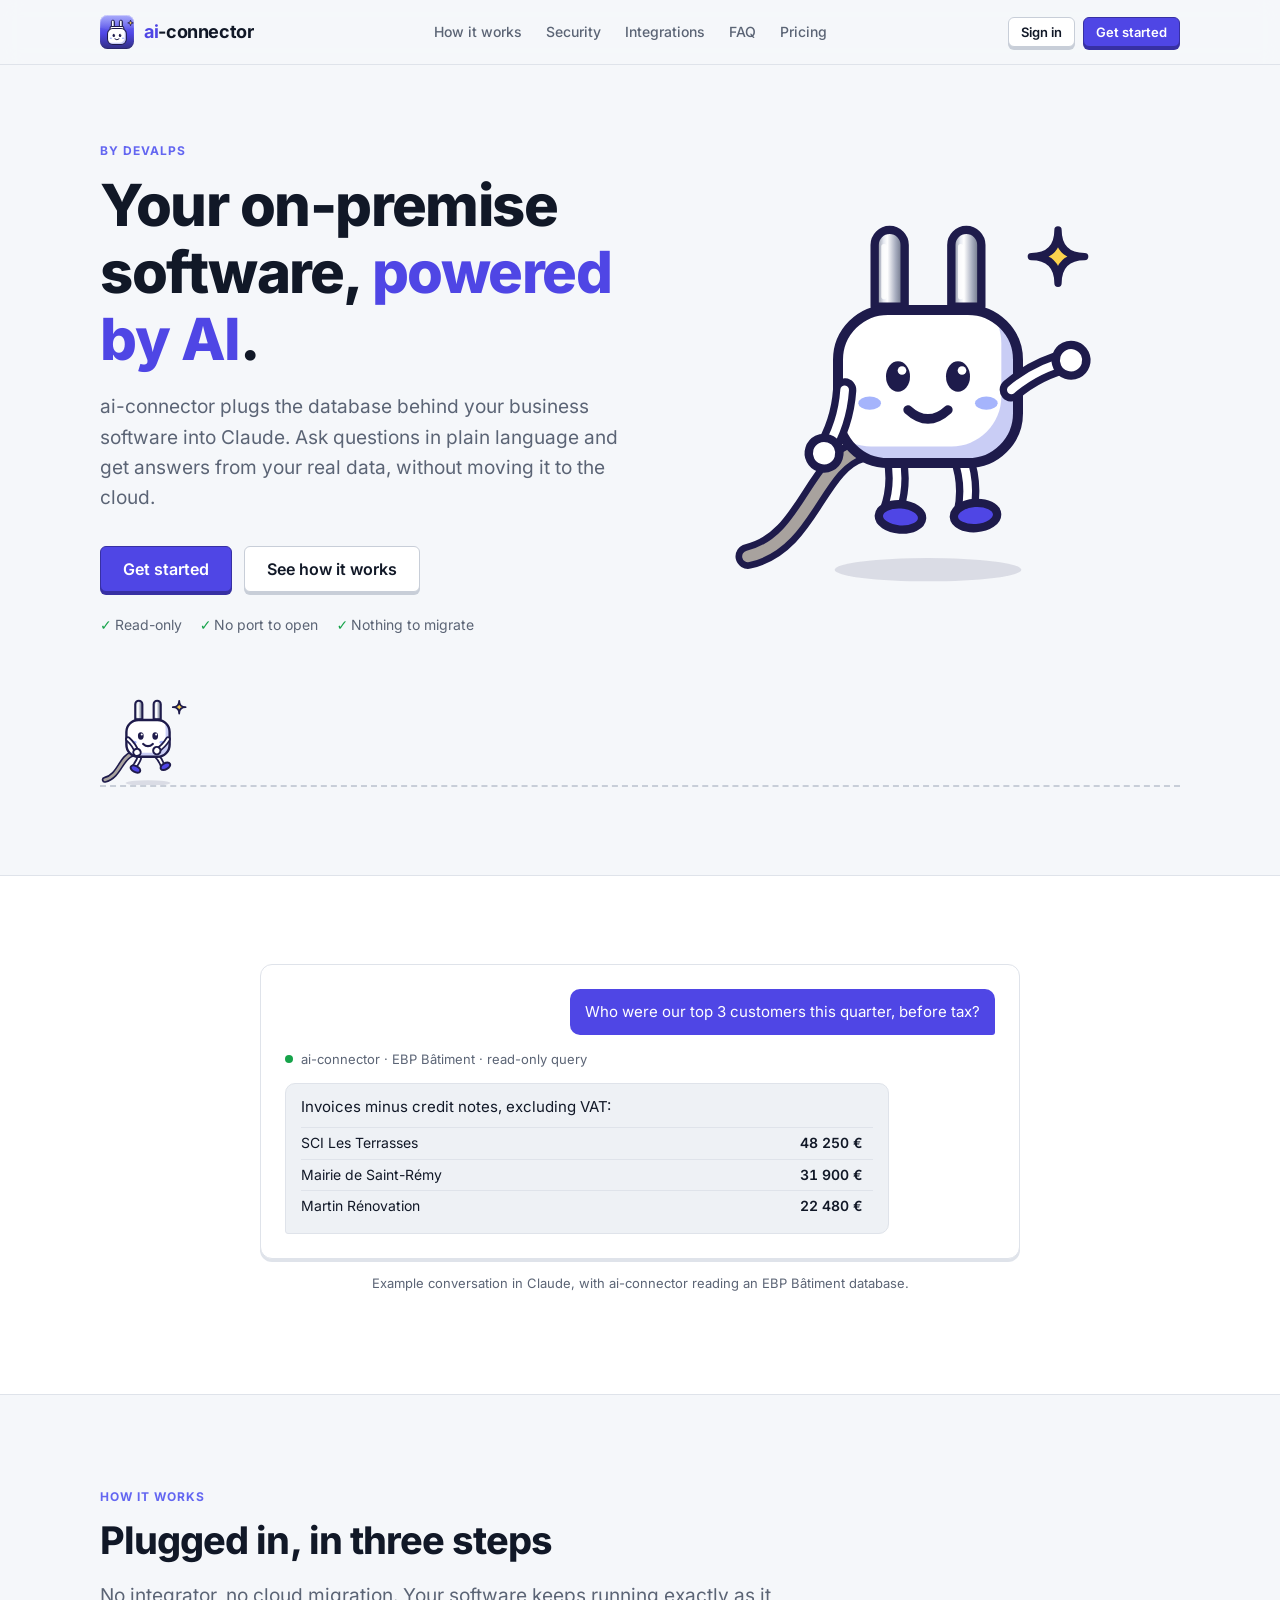
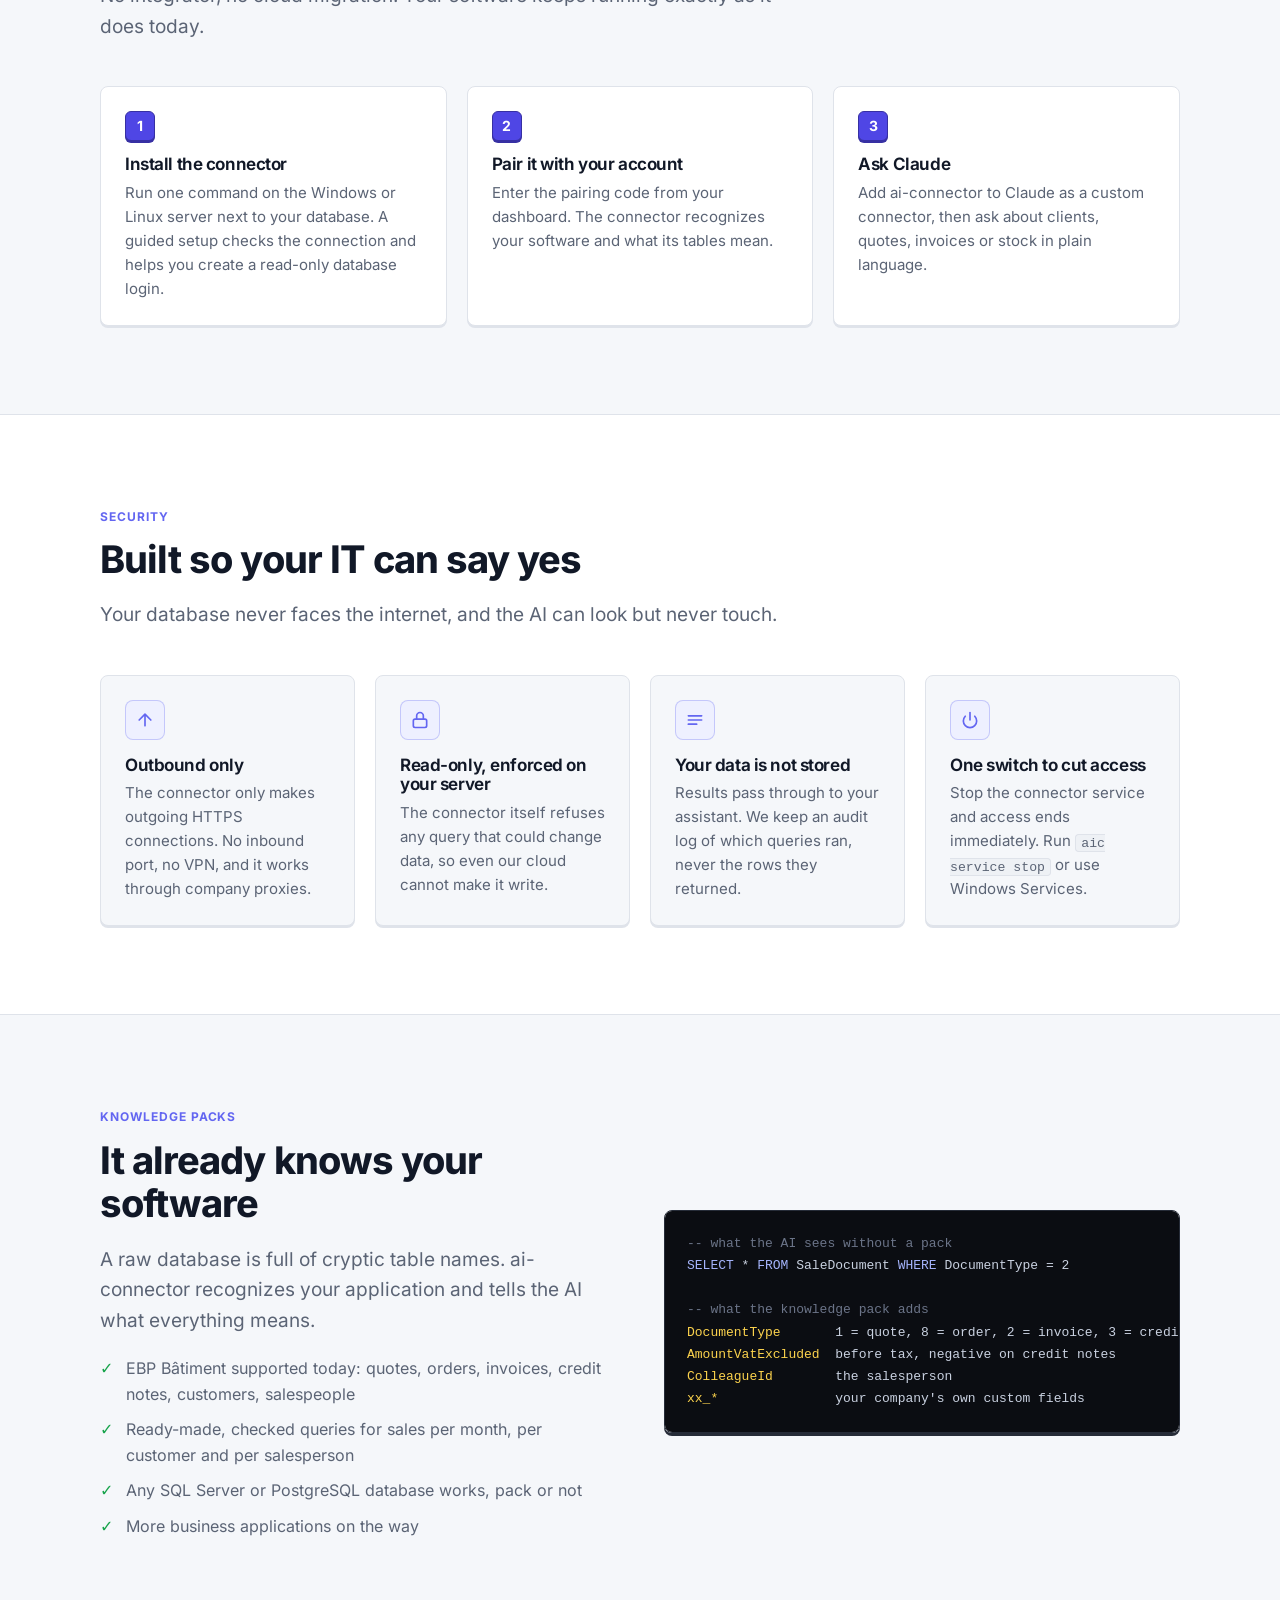
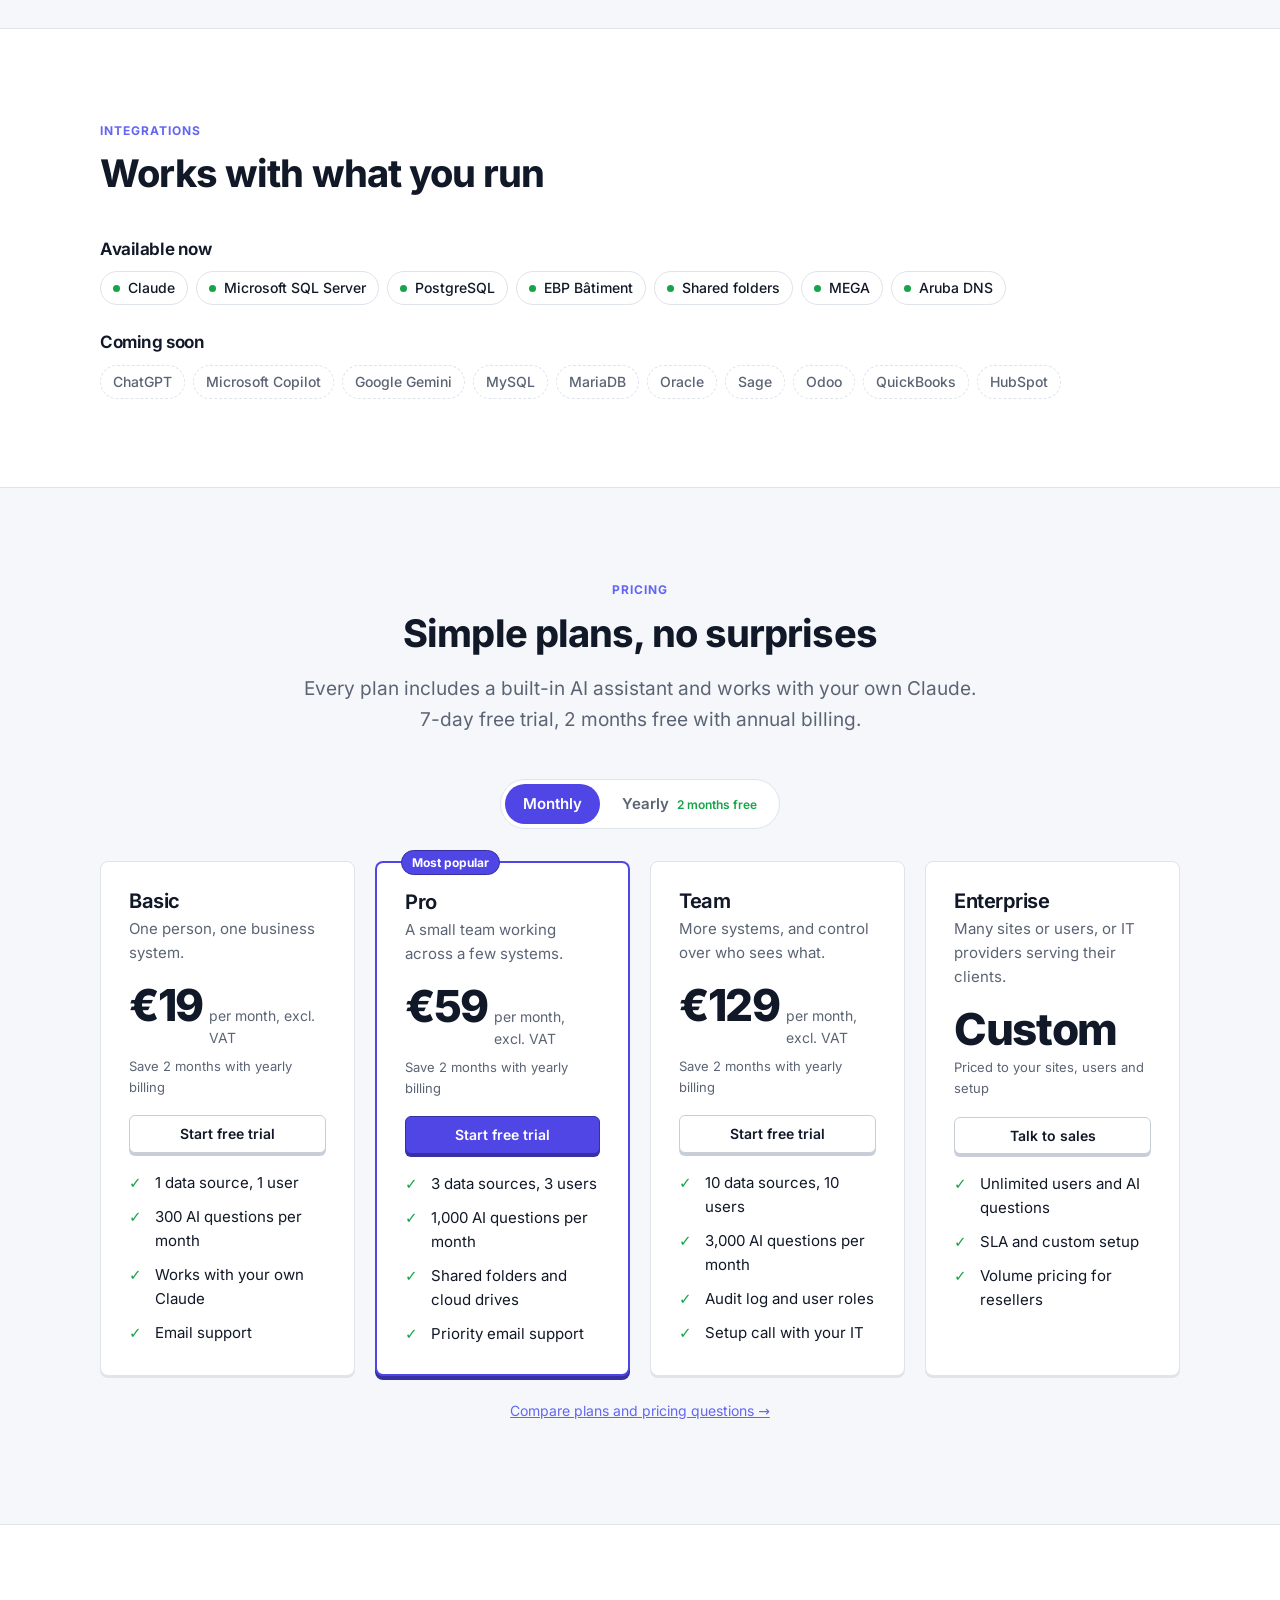
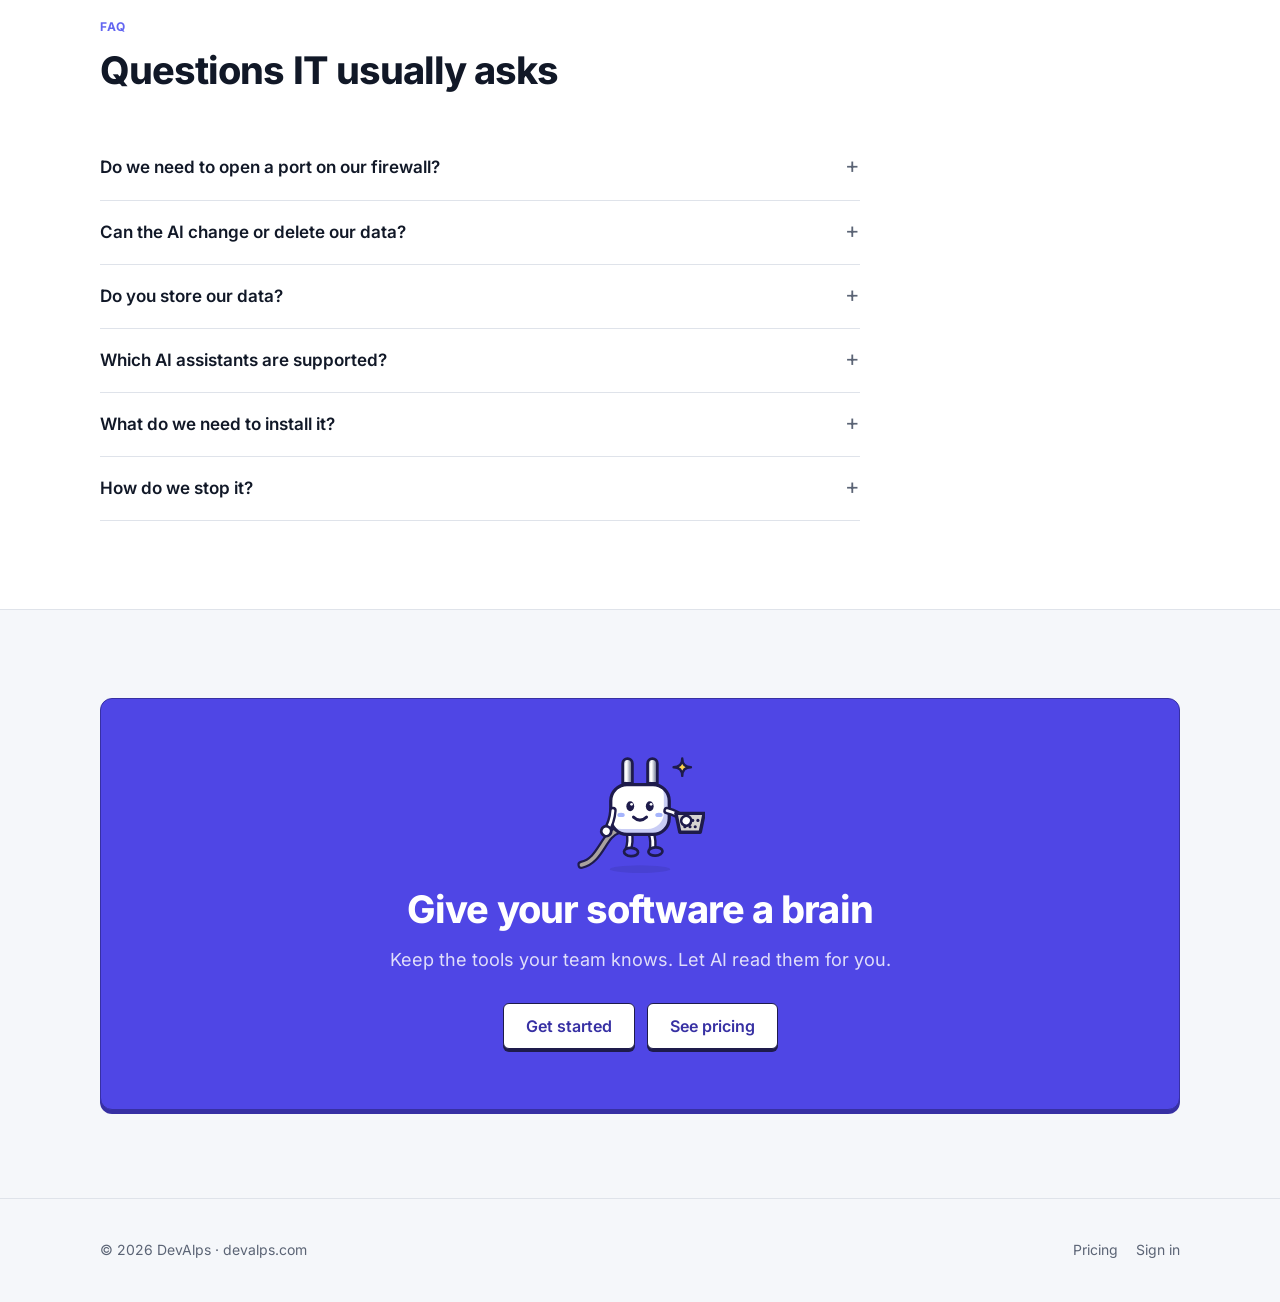
==== commit 87d4dee4: "Point sign-in and sign-up at the local dev dashboard" ====
--- a/ai-connector/index.html
+++ b/ai-connector/index.html
@@ -25,8 +25,8 @@
       <a href="#pricing">Pricing</a>
     </nav>
     <div class="actions">
-      <a class="btn btn-sm" href="https://aic.devalps.com/login">Sign in</a>
-      <a class="btn btn-sm btn-primary" href="https://aic.devalps.com/signup">Get started</a>
+      <a class="btn btn-sm" href="http://localhost:5173/login">Sign in</a>
+      <a class="btn btn-sm btn-primary" href="http://localhost:5173/signup">Get started</a>
     </div>
   </div>
 </header>
@@ -39,7 +39,7 @@
         <h1>Your on-premise software, <em>powered by AI</em>.</h1>
         <p class="lead">ai-connector plugs the database behind your business software into Claude. Ask questions in plain language and get answers from your real data, without moving it to the cloud.</p>
         <div class="cta">
-          <a class="btn btn-primary btn-lg" href="https://aic.devalps.com/signup">Get started</a>
+          <a class="btn btn-primary btn-lg" href="http://localhost:5173/signup">Get started</a>
           <a class="btn btn-lg" href="#how">See how it works</a>
         </div>
         <div class="note"><span>Read-only</span><span>No port to open</span><span>Nothing to migrate</span></div>
@@ -202,7 +202,7 @@
           <div><h3>Basic</h3><p class="who">One person, one business system.</p></div>
           <div class="price"><strong data-m="€19" data-y="€190">€19</strong><span data-m="per month, excl. VAT" data-y="per year, excl. VAT">per month, excl. VAT</span></div>
           <p class="annual" data-m="Save 2 months with yearly billing" data-y="€15.83 per month, billed yearly">Save 2 months with yearly billing</p>
-          <a class="btn btn-block" href="https://aic.devalps.com/signup">Start free trial</a>
+          <a class="btn btn-block" href="http://localhost:5173/signup">Start free trial</a>
           <ul class="ticks">
             <li>1 data source, 1 user</li>
             <li>300 AI questions per month</li>
@@ -215,7 +215,7 @@
           <div><h3>Pro</h3><p class="who">A small team working across a few systems.</p></div>
           <div class="price"><strong data-m="€59" data-y="€590">€59</strong><span data-m="per month, excl. VAT" data-y="per year, excl. VAT">per month, excl. VAT</span></div>
           <p class="annual" data-m="Save 2 months with yearly billing" data-y="€49.17 per month, billed yearly">Save 2 months with yearly billing</p>
-          <a class="btn btn-primary btn-block" href="https://aic.devalps.com/signup">Start free trial</a>
+          <a class="btn btn-primary btn-block" href="http://localhost:5173/signup">Start free trial</a>
           <ul class="ticks">
             <li>3 data sources, 3 users</li>
             <li>1,000 AI questions per month</li>
@@ -227,7 +227,7 @@
           <div><h3>Team</h3><p class="who">More systems, and control over who sees what.</p></div>
           <div class="price"><strong data-m="€129" data-y="€1,290">€129</strong><span data-m="per month, excl. VAT" data-y="per year, excl. VAT">per month, excl. VAT</span></div>
           <p class="annual" data-m="Save 2 months with yearly billing" data-y="€107.50 per month, billed yearly">Save 2 months with yearly billing</p>
-          <a class="btn btn-block" href="https://aic.devalps.com/signup">Start free trial</a>
+          <a class="btn btn-block" href="http://localhost:5173/signup">Start free trial</a>
           <ul class="ticks">
             <li>10 data sources, 10 users</li>
             <li>3,000 AI questions per month</li>
@@ -293,7 +293,7 @@
         <h2>Give your software a brain</h2>
         <p>Keep the tools your team knows. Let AI read them for you.</p>
         <div class="cta-row">
-          <a class="btn btn-lg" href="https://aic.devalps.com/signup">Get started</a>
+          <a class="btn btn-lg" href="http://localhost:5173/signup">Get started</a>
           <a class="btn btn-lg" href="pricing/">See pricing</a>
         </div>
       </div>
@@ -304,7 +304,7 @@
 <footer>
   <div class="wrap">
     <span>© 2026 DevAlps · <a href="../">devalps.com</a></span>
-    <nav aria-label="Footer"><a href="pricing/">Pricing</a><a href="https://aic.devalps.com/login">Sign in</a></nav>
+    <nav aria-label="Footer"><a href="pricing/">Pricing</a><a href="http://localhost:5173/login">Sign in</a></nav>
   </div>
 </footer>
 
